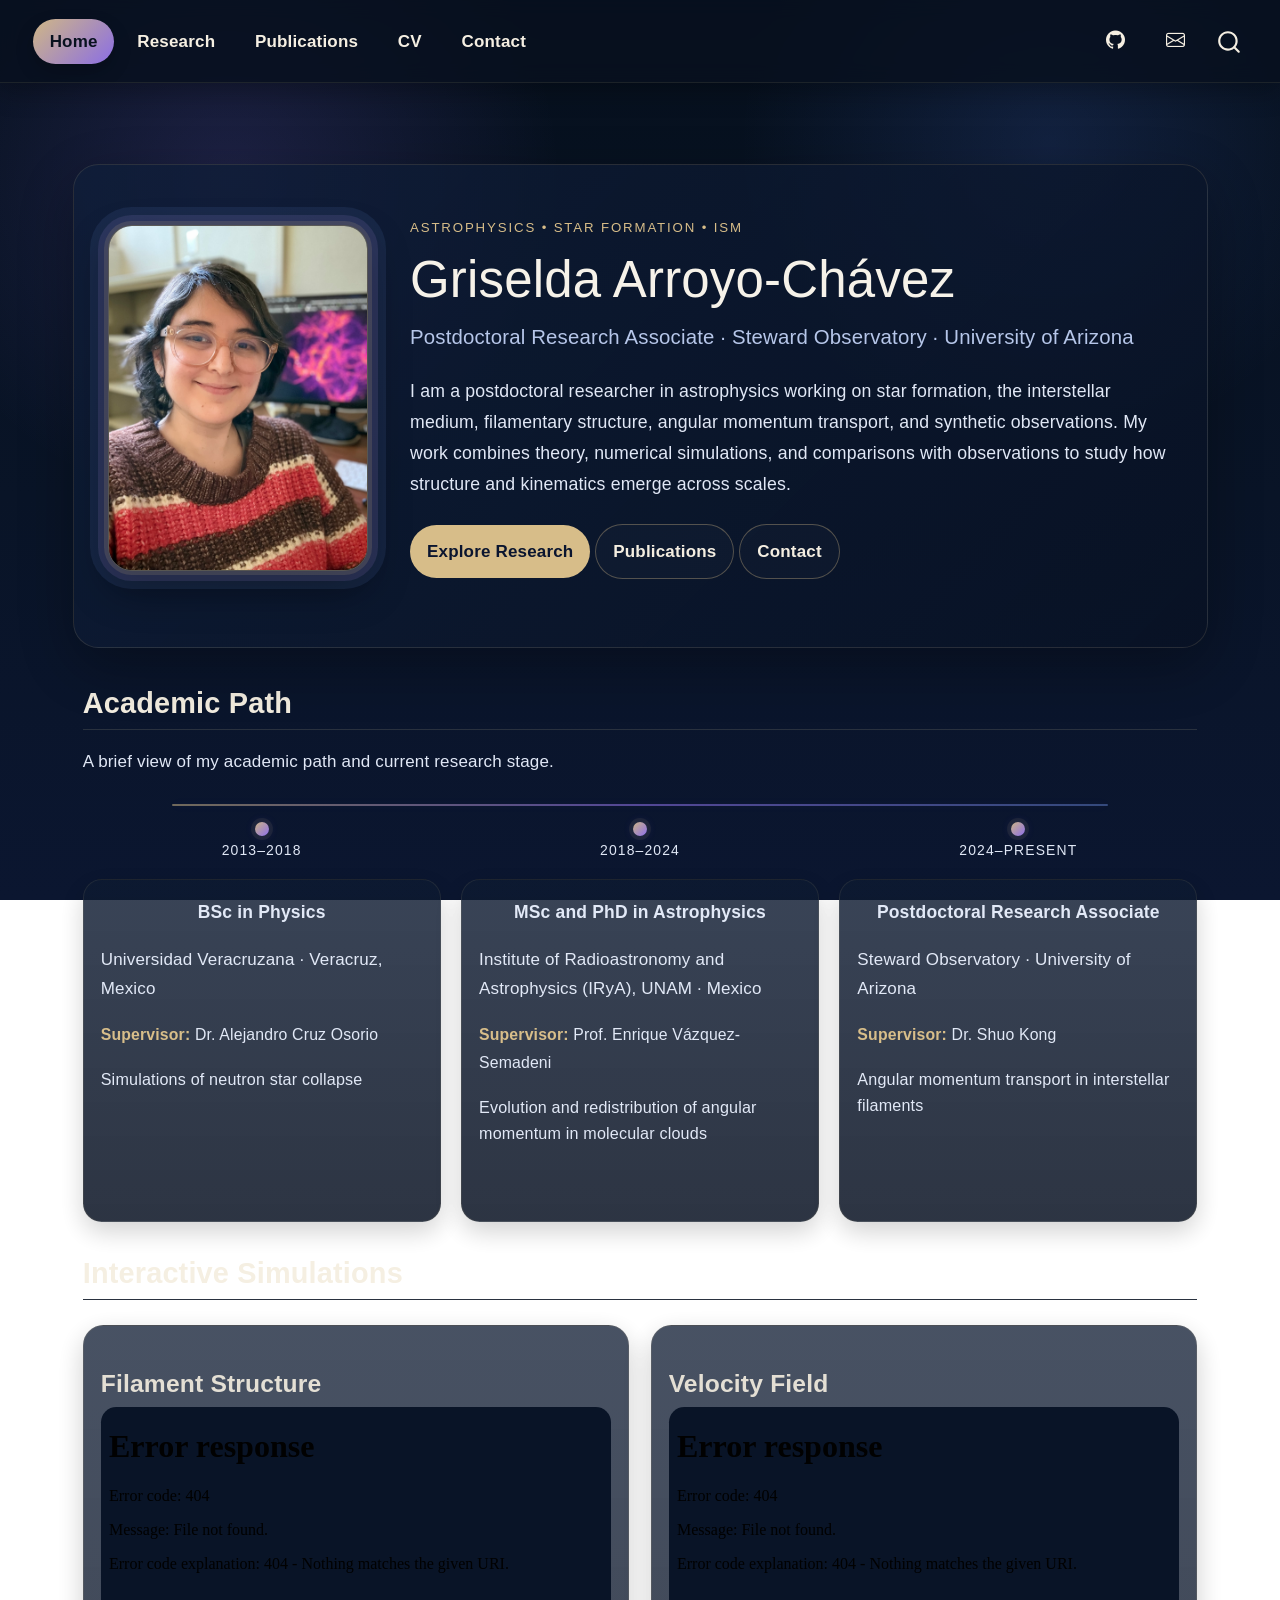
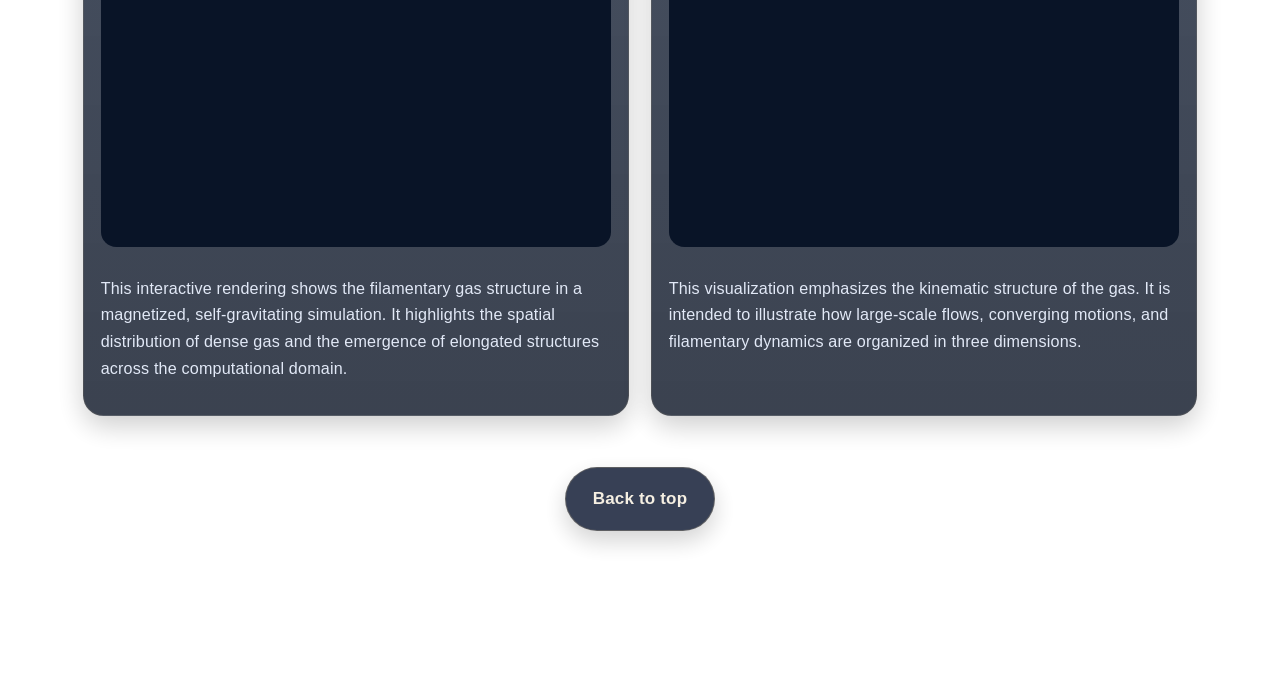
==== docs/index.html @ 502d8f0f "Update personal website" ====
<!DOCTYPE html>
<html xmlns="http://www.w3.org/1999/xhtml" lang="en" xml:lang="en"><head>

<meta charset="utf-8">
<meta name="generator" content="quarto-1.9.36">

<meta name="viewport" content="width=device-width, initial-scale=1.0, user-scalable=yes">


<title>Griselda Arroyo-Chávez</title>
<style>
/* Default styles provided by pandoc.
** See https://pandoc.org/MANUAL.html#variables-for-html for config info.
*/
code{white-space: pre-wrap;}
span.smallcaps{font-variant: small-caps;}
div.columns{display: flex; gap: min(4vw, 1.5em);}
div.column{flex: auto; overflow-x: auto;}
div.hanging-indent{margin-left: 1.5em; text-indent: -1.5em;}
ul.task-list{list-style: none;}
ul.task-list li input[type="checkbox"] {
  width: 0.8em;
  margin: 0 0.8em 0.2em -1em; /* quarto-specific, see https://github.com/quarto-dev/quarto-cli/issues/4556 */ 
  vertical-align: middle;
}
</style>


<script src="site_libs/quarto-nav/quarto-nav.js"></script>
<script src="site_libs/quarto-nav/headroom.min.js"></script>
<script src="site_libs/clipboard/clipboard.min.js"></script>
<script src="site_libs/quarto-search/autocomplete.umd.js"></script>
<script src="site_libs/quarto-search/fuse.min.js"></script>
<script src="site_libs/quarto-search/quarto-search.js"></script>
<meta name="quarto:offset" content="./">
<script src="site_libs/quarto-html/quarto.js" type="module"></script>
<script src="site_libs/quarto-html/tabsets/tabsets.js" type="module"></script>
<script src="site_libs/quarto-html/popper.min.js"></script>
<script src="site_libs/quarto-html/tippy.umd.min.js"></script>
<script src="site_libs/quarto-html/anchor.min.js"></script>
<link href="site_libs/quarto-html/tippy.css" rel="stylesheet">
<link href="site_libs/quarto-html/quarto-syntax-highlighting-dark-f418161beb48e0141c760e455f12af2c.css" rel="stylesheet" id="quarto-text-highlighting-styles">
<script src="site_libs/bootstrap/bootstrap.min.js"></script>
<link href="site_libs/bootstrap/bootstrap-icons.css" rel="stylesheet">
<link href="site_libs/bootstrap/bootstrap-7558721f4569472625db08db7c299f99.min.css" rel="stylesheet" append-hash="true" id="quarto-bootstrap" data-mode="dark">
<script id="quarto-search-options" type="application/json">{
  "location": "navbar",
  "copy-button": false,
  "collapse-after": 3,
  "panel-placement": "end",
  "type": "overlay",
  "limit": 50,
  "keyboard-shortcut": [
    "f",
    "/",
    "s"
  ],
  "show-item-context": false,
  "language": {
    "search-no-results-text": "No results",
    "search-matching-documents-text": "matching documents",
    "search-copy-link-title": "Copy link to search",
    "search-hide-matches-text": "Hide additional matches",
    "search-more-match-text": "more match in this document",
    "search-more-matches-text": "more matches in this document",
    "search-clear-button-title": "Clear",
    "search-text-placeholder": "",
    "search-detached-cancel-button-title": "Cancel",
    "search-submit-button-title": "Submit",
    "search-label": "Search"
  }
}</script>


</head>

<body class="nav-fixed quarto-light">

<div id="quarto-search-results"></div>
  <header id="quarto-header" class="headroom fixed-top">
    <nav class="navbar navbar-expand-lg " data-bs-theme="dark">
      <div class="navbar-container container-fluid">
            <div id="quarto-search" class="" title="Search"></div>
          <button class="navbar-toggler" type="button" data-bs-toggle="collapse" data-bs-target="#navbarCollapse" aria-controls="navbarCollapse" role="menu" aria-expanded="false" aria-label="Toggle navigation" onclick="if (window.quartoToggleHeadroom) { window.quartoToggleHeadroom(); }">
  <span class="navbar-toggler-icon"></span>
</button>
          <div class="collapse navbar-collapse" id="navbarCollapse">
            <ul class="navbar-nav navbar-nav-scroll me-auto">
  <li class="nav-item">
    <a class="nav-link active" href="./index.html" aria-current="page"> 
<span class="menu-text">Home</span></a>
  </li>  
  <li class="nav-item">
    <a class="nav-link" href="./research.html"> 
<span class="menu-text">Research</span></a>
  </li>  
  <li class="nav-item">
    <a class="nav-link" href="./publications.html"> 
<span class="menu-text">Publications</span></a>
  </li>  
  <li class="nav-item">
    <a class="nav-link" href="./cv.html"> 
<span class="menu-text">CV</span></a>
  </li>  
  <li class="nav-item">
    <a class="nav-link" href="./contact.html"> 
<span class="menu-text">Contact</span></a>
  </li>  
</ul>
            <ul class="navbar-nav navbar-nav-scroll ms-auto">
  <li class="nav-item compact">
    <a class="nav-link" href="https://github.com/TU-USUARIO"> <i class="bi bi-github" role="img">
</i> 
<span class="menu-text"></span></a>
  </li>  
  <li class="nav-item compact">
    <a class="nav-link" href="mailto:tu_correo@arizona.edu"> <i class="bi bi-envelope" role="img">
</i> 
<span class="menu-text"></span></a>
  </li>  
</ul>
          </div> <!-- /navcollapse -->
            <div class="quarto-navbar-tools">
</div>
      </div> <!-- /container-fluid -->
    </nav>
</header>
<!-- content -->
<div id="quarto-content" class="quarto-container page-columns page-rows-contents page-layout-full page-navbar">
<!-- sidebar -->
<!-- margin-sidebar -->
    
<!-- main -->
<main class="content column-page" id="quarto-document-content"><header id="title-block-header" class="quarto-title-block"></header>




<div id="top" class="hero-section">
<div class="hero-grid">
<div class="profile-wrap">
<p><img src="images/profile.jpg" class="profile-portrait img-fluid"></p>
</div>
<div>
<div class="hero-kicker">
Astrophysics • Star Formation • ISM
</div>
<div class="hero-name">
Griselda Arroyo-Chávez
</div>
<div class="hero-title">
Postdoctoral Research Associate · Steward Observatory · University of Arizona
</div>
<div class="hero-text">
<p>I am a postdoctoral researcher in astrophysics working on star formation, the interstellar medium, filamentary structure, angular momentum transport, and synthetic observations. My work combines theory, numerical simulations, and comparisons with observations to study how structure and kinematics emerge across scales.</p>
</div>
<div class="hero-links">
<p><a href="./research.html" class="btn-sand">Explore Research</a> <a href="./publications.html" class="btn-outline-desert">Publications</a> <a href="./contact.html" class="btn-outline-desert">Contact</a></p>
</div>
</div>
</div>
</div>
<section id="academic-path" class="level2 timeline-horizontal-section">
<h2 class="anchored" data-anchor-id="academic-path">Academic Path</h2>
<p>A brief view of my academic path and current research stage.</p>
<div class="timeline-horizontal">
<div class="timeline-horizontal-item">
<div class="timeline-horizontal-dot">

</div>
<div class="timeline-horizontal-date">
<p>2013–2018</p>
</div>
<div class="timeline-horizontal-card">
<div class="timeline-horizontal-title">
<p>BSc in Physics</p>
</div>
<div class="timeline-horizontal-place">
<p>Universidad Veracruzana · Veracruz, Mexico</p>
</div>
<div class="timeline-horizontal-supervisor">
<p><strong>Supervisor:</strong> Dr.&nbsp;Alejandro Cruz Osorio</p>
</div>
<div class="timeline-horizontal-text">
<p>Simulations of neutron star collapse</p>
</div>
</div>
</div>
<div class="timeline-horizontal-item">
<div class="timeline-horizontal-dot">

</div>
<div class="timeline-horizontal-date">
<p>2018–2024</p>
</div>
<div class="timeline-horizontal-card">
<div class="timeline-horizontal-title">
<p>MSc and PhD in Astrophysics</p>
</div>
<div class="timeline-horizontal-place">
<p>Institute of Radioastronomy and Astrophysics (IRyA), UNAM · Mexico</p>
</div>
<div class="timeline-horizontal-supervisor">
<p><strong>Supervisor:</strong> Prof.&nbsp;Enrique Vázquez-Semadeni</p>
</div>
<div class="timeline-horizontal-text">
<p>Evolution and redistribution of angular momentum in molecular clouds</p>
</div>
</div>
</div>
<div class="timeline-horizontal-item">
<div class="timeline-horizontal-dot">

</div>
<div class="timeline-horizontal-date">
<p>2024–present</p>
</div>
<div class="timeline-horizontal-card">
<div class="timeline-horizontal-title">
<p>Postdoctoral Research Associate</p>
</div>
<div class="timeline-horizontal-place">
<p>Steward Observatory · University of Arizona</p>
</div>
<div class="timeline-horizontal-supervisor">
<p><strong>Supervisor:</strong> Dr.&nbsp;Shuo Kong</p>
</div>
<div class="timeline-horizontal-text">
<p>Angular momentum transport in interstellar filaments</p>
</div>
</div>
</div>
</div>
</section>
<section id="interactive-simulations" class="level2 simulations-block">
<h2 class="anchored" data-anchor-id="interactive-simulations">Interactive Simulations</h2>
<div class="viz-grid">
<section id="filament-structure" class="level3 viz-card">
<h3 class="anchored" data-anchor-id="filament-structure">Filament Structure</h3>
<iframe src="interactive/box_mhd_grav_cooling_3d_arepo_174_point_cloud.html" title="Interactive K3D visualization of filament structure" loading="lazy" allowfullscreen="">
</iframe>
<div class="viz-caption">
<p>This interactive rendering shows the filamentary gas structure in a magnetized, self-gravitating simulation. It highlights the spatial distribution of dense gas and the emergence of elongated structures across the computational domain.</p>
</div>
</section>
<section id="velocity-field" class="level3 viz-card">
<h3 class="anchored" data-anchor-id="velocity-field">Velocity Field</h3>
<iframe src="interactive/box_mhd_grav_cooling_3d_arepo_174_point_cloud.html" title="Interactive K3D visualization of velocity field" loading="lazy" allowfullscreen="">
</iframe>
<div class="viz-caption">
<p>This visualization emphasizes the kinematic structure of the gas. It is intended to illustrate how large-scale flows, converging motions, and filamentary dynamics are organized in three dimensions.</p>
</div>
</section>
</div>
</section>
<div class="back-to-top-block">
<div class="back-to-top-wrap">
<p><a href="#top" class="back-to-top-btn">Back to top</a></p>
</div>
</div>



</main> <!-- /main -->
<div class="global-side-panel">
  <div class="global-side-panel-card">
    <h3>Research Themes</h3>
    <ul>
      <li>Star formation</li>
      <li>Interstellar medium</li>
      <li>Filaments and accretion flows</li>
      <li>Angular momentum transport</li>
      <li>Synthetic observations</li>
    </ul>
  </div>

  <div class="global-side-panel-card">
    <h3>Current Focus</h3>
    <p>
      I study how filamentary structure, turbulence, gravity, and magnetic fields
      shape angular momentum acquisition and redistribution in star-forming environments.
    </p>
  </div>

  <div class="global-side-panel-card">
    <h3>Links</h3>
    <ul>
      <li><a href="https://ui.adsabs.harvard.edu/" target="_blank" rel="noopener">ADS</a></li>
      <li><a href="https://arxiv.org/" target="_blank" rel="noopener">arXiv</a></li>
      <li><a href="https://orcid.org/" target="_blank" rel="noopener">ORCID</a></li>
      <li><a href="https://github.com/" target="_blank" rel="noopener">GitHub</a></li>
    </ul>
  </div>
</div>
<script id="quarto-html-after-body" type="application/javascript">
  window.document.addEventListener("DOMContentLoaded", function (event) {
    const icon = "";
    const anchorJS = new window.AnchorJS();
    anchorJS.options = {
      placement: 'right',
      icon: icon
    };
    anchorJS.add('.anchored');
    const isCodeAnnotation = (el) => {
      for (const clz of el.classList) {
        if (clz.startsWith('code-annotation-')) {                     
          return true;
        }
      }
      return false;
    }
    const onCopySuccess = function(e) {
      // button target
      const button = e.trigger;
      // don't keep focus
      button.blur();
      // flash "checked"
      button.classList.add('code-copy-button-checked');
      var currentTitle = button.getAttribute("title");
      button.setAttribute("title", "Copied!");
      let tooltip;
      if (window.bootstrap) {
        button.setAttribute("data-bs-toggle", "tooltip");
        button.setAttribute("data-bs-placement", "left");
        button.setAttribute("data-bs-title", "Copied!");
        tooltip = new bootstrap.Tooltip(button, 
          { trigger: "manual", 
            customClass: "code-copy-button-tooltip",
            offset: [0, -8]});
        tooltip.show();    
      }
      setTimeout(function() {
        if (tooltip) {
          tooltip.hide();
          button.removeAttribute("data-bs-title");
          button.removeAttribute("data-bs-toggle");
          button.removeAttribute("data-bs-placement");
        }
        button.setAttribute("title", currentTitle);
        button.classList.remove('code-copy-button-checked');
      }, 1000);
      // clear code selection
      e.clearSelection();
    }
    const getTextToCopy = function(trigger) {
      const outerScaffold = trigger.parentElement.cloneNode(true);
      const codeEl = outerScaffold.querySelector('code');
      for (const childEl of codeEl.children) {
        if (isCodeAnnotation(childEl)) {
          childEl.remove();
        }
      }
      return codeEl.innerText;
    }
    const clipboard = new window.ClipboardJS('.code-copy-button:not([data-in-quarto-modal])', {
      text: getTextToCopy
    });
    clipboard.on('success', onCopySuccess);
    if (window.document.getElementById('quarto-embedded-source-code-modal')) {
      const clipboardModal = new window.ClipboardJS('.code-copy-button[data-in-quarto-modal]', {
        text: getTextToCopy,
        container: window.document.getElementById('quarto-embedded-source-code-modal')
      });
      clipboardModal.on('success', onCopySuccess);
    }
      var localhostRegex = new RegExp(/^(?:http|https):\/\/localhost\:?[0-9]*\//);
      var mailtoRegex = new RegExp(/^mailto:/);
        var filterRegex = new RegExp('/' + window.location.host + '/');
      var isInternal = (href) => {
          return filterRegex.test(href) || localhostRegex.test(href) || mailtoRegex.test(href);
      }
      // Inspect non-navigation links and adorn them if external
     var links = window.document.querySelectorAll('a[href]:not(.nav-link):not(.navbar-brand):not(.toc-action):not(.sidebar-link):not(.sidebar-item-toggle):not(.pagination-link):not(.no-external):not([aria-hidden]):not(.dropdown-item):not(.quarto-navigation-tool):not(.about-link)');
      for (var i=0; i<links.length; i++) {
        const link = links[i];
        if (!isInternal(link.href)) {
          // undo the damage that might have been done by quarto-nav.js in the case of
          // links that we want to consider external
          if (link.dataset.originalHref !== undefined) {
            link.href = link.dataset.originalHref;
          }
        }
      }
    function tippyHover(el, contentFn, onTriggerFn, onUntriggerFn) {
      const config = {
        allowHTML: true,
        maxWidth: 500,
        delay: 100,
        arrow: false,
        appendTo: function(el) {
            return el.parentElement;
        },
        interactive: true,
        interactiveBorder: 10,
        theme: 'quarto',
        placement: 'bottom-start',
      };
      if (contentFn) {
        config.content = contentFn;
      }
      if (onTriggerFn) {
        config.onTrigger = onTriggerFn;
      }
      if (onUntriggerFn) {
        config.onUntrigger = onUntriggerFn;
      }
      window.tippy(el, config); 
    }
    const noterefs = window.document.querySelectorAll('a[role="doc-noteref"]');
    for (var i=0; i<noterefs.length; i++) {
      const ref = noterefs[i];
      tippyHover(ref, function() {
        // use id or data attribute instead here
        let href = ref.getAttribute('data-footnote-href') || ref.getAttribute('href');
        try { href = new URL(href).hash; } catch {}
        const id = href.replace(/^#\/?/, "");
        const note = window.document.getElementById(id);
        if (note) {
          return note.innerHTML;
        } else {
          return "";
        }
      });
    }
    const xrefs = window.document.querySelectorAll('a.quarto-xref');
    const processXRef = (id, note) => {
      // Strip column container classes
      const stripColumnClz = (el) => {
        el.classList.remove("page-full", "page-columns");
        if (el.children) {
          for (const child of el.children) {
            stripColumnClz(child);
          }
        }
      }
      stripColumnClz(note)
      if (id === null || id.startsWith('sec-')) {
        // Special case sections, only their first couple elements
        const container = document.createElement("div");
        if (note.children && note.children.length > 2) {
          container.appendChild(note.children[0].cloneNode(true));
          for (let i = 1; i < note.children.length; i++) {
            const child = note.children[i];
            if (child.tagName === "P" && child.innerText === "") {
              continue;
            } else {
              container.appendChild(child.cloneNode(true));
              break;
            }
          }
          if (window.Quarto?.typesetMath) {
            window.Quarto.typesetMath(container);
          }
          return container.innerHTML
        } else {
          if (window.Quarto?.typesetMath) {
            window.Quarto.typesetMath(note);
          }
          return note.innerHTML;
        }
      } else {
        // Remove any anchor links if they are present
        const anchorLink = note.querySelector('a.anchorjs-link');
        if (anchorLink) {
          anchorLink.remove();
        }
        if (window.Quarto?.typesetMath) {
          window.Quarto.typesetMath(note);
        }
        if (note.classList.contains("callout")) {
          return note.outerHTML;
        } else {
          return note.innerHTML;
        }
      }
    }
    for (var i=0; i<xrefs.length; i++) {
      const xref = xrefs[i];
      tippyHover(xref, undefined, function(instance) {
        instance.disable();
        let url = xref.getAttribute('href');
        let hash = undefined; 
        if (url.startsWith('#')) {
          hash = url;
        } else {
          try { hash = new URL(url).hash; } catch {}
        }
        if (hash) {
          const id = hash.replace(/^#\/?/, "");
          const note = window.document.getElementById(id);
          if (note !== null) {
            try {
              const html = processXRef(id, note.cloneNode(true));
              instance.setContent(html);
            } finally {
              instance.enable();
              instance.show();
            }
          } else {
            // See if we can fetch this
            fetch(url.split('#')[0])
            .then(res => res.text())
            .then(html => {
              const parser = new DOMParser();
              const htmlDoc = parser.parseFromString(html, "text/html");
              const note = htmlDoc.getElementById(id);
              if (note !== null) {
                const html = processXRef(id, note);
                instance.setContent(html);
              } 
            }).finally(() => {
              instance.enable();
              instance.show();
            });
          }
        } else {
          // See if we can fetch a full url (with no hash to target)
          // This is a special case and we should probably do some content thinning / targeting
          fetch(url)
          .then(res => res.text())
          .then(html => {
            const parser = new DOMParser();
            const htmlDoc = parser.parseFromString(html, "text/html");
            const note = htmlDoc.querySelector('main.content');
            if (note !== null) {
              // This should only happen for chapter cross references
              // (since there is no id in the URL)
              // remove the first header
              if (note.children.length > 0 && note.children[0].tagName === "HEADER") {
                note.children[0].remove();
              }
              const html = processXRef(null, note);
              instance.setContent(html);
            } 
          }).finally(() => {
            instance.enable();
            instance.show();
          });
        }
      }, function(instance) {
      });
    }
        let selectedAnnoteEl;
        const selectorForAnnotation = ( cell, annotation) => {
          let cellAttr = 'data-code-cell="' + cell + '"';
          let lineAttr = 'data-code-annotation="' +  annotation + '"';
          const selector = 'span[' + cellAttr + '][' + lineAttr + ']';
          return selector;
        }
        const selectCodeLines = (annoteEl) => {
          const doc = window.document;
          const targetCell = annoteEl.getAttribute("data-target-cell");
          const targetAnnotation = annoteEl.getAttribute("data-target-annotation");
          const annoteSpan = window.document.querySelector(selectorForAnnotation(targetCell, targetAnnotation));
          const lines = annoteSpan.getAttribute("data-code-lines").split(",");
          const lineIds = lines.map((line) => {
            return targetCell + "-" + line;
          })
          let top = null;
          let height = null;
          let parent = null;
          if (lineIds.length > 0) {
              //compute the position of the single el (top and bottom and make a div)
              const el = window.document.getElementById(lineIds[0]);
              top = el.offsetTop;
              height = el.offsetHeight;
              parent = el.parentElement.parentElement;
            if (lineIds.length > 1) {
              const lastEl = window.document.getElementById(lineIds[lineIds.length - 1]);
              const bottom = lastEl.offsetTop + lastEl.offsetHeight;
              height = bottom - top;
            }
            if (top !== null && height !== null && parent !== null) {
              // cook up a div (if necessary) and position it 
              let div = window.document.getElementById("code-annotation-line-highlight");
              if (div === null) {
                div = window.document.createElement("div");
                div.setAttribute("id", "code-annotation-line-highlight");
                div.style.position = 'absolute';
                parent.appendChild(div);
              }
              div.style.top = top - 2 + "px";
              div.style.height = height + 4 + "px";
              div.style.left = 0;
              let gutterDiv = window.document.getElementById("code-annotation-line-highlight-gutter");
              if (gutterDiv === null) {
                gutterDiv = window.document.createElement("div");
                gutterDiv.setAttribute("id", "code-annotation-line-highlight-gutter");
                gutterDiv.style.position = 'absolute';
                const codeCell = window.document.getElementById(targetCell);
                const gutter = codeCell.querySelector('.code-annotation-gutter');
                gutter.appendChild(gutterDiv);
              }
              gutterDiv.style.top = top - 2 + "px";
              gutterDiv.style.height = height + 4 + "px";
            }
            selectedAnnoteEl = annoteEl;
          }
        };
        const unselectCodeLines = () => {
          const elementsIds = ["code-annotation-line-highlight", "code-annotation-line-highlight-gutter"];
          elementsIds.forEach((elId) => {
            const div = window.document.getElementById(elId);
            if (div) {
              div.remove();
            }
          });
          selectedAnnoteEl = undefined;
        };
          // Handle positioning of the toggle
      window.addEventListener(
        "resize",
        throttle(() => {
          elRect = undefined;
          if (selectedAnnoteEl) {
            selectCodeLines(selectedAnnoteEl);
          }
        }, 10)
      );
      function throttle(fn, ms) {
      let throttle = false;
      let timer;
        return (...args) => {
          if(!throttle) { // first call gets through
              fn.apply(this, args);
              throttle = true;
          } else { // all the others get throttled
              if(timer) clearTimeout(timer); // cancel #2
              timer = setTimeout(() => {
                fn.apply(this, args);
                timer = throttle = false;
              }, ms);
          }
        };
      }
        // Attach click handler to the DT
        const annoteDls = window.document.querySelectorAll('dt[data-target-cell]');
        for (const annoteDlNode of annoteDls) {
          annoteDlNode.addEventListener('click', (event) => {
            const clickedEl = event.target;
            if (clickedEl !== selectedAnnoteEl) {
              unselectCodeLines();
              const activeEl = window.document.querySelector('dt[data-target-cell].code-annotation-active');
              if (activeEl) {
                activeEl.classList.remove('code-annotation-active');
              }
              selectCodeLines(clickedEl);
              clickedEl.classList.add('code-annotation-active');
            } else {
              // Unselect the line
              unselectCodeLines();
              clickedEl.classList.remove('code-annotation-active');
            }
          });
        }
    const findCites = (el) => {
      const parentEl = el.parentElement;
      if (parentEl) {
        const cites = parentEl.dataset.cites;
        if (cites) {
          return {
            el,
            cites: cites.split(' ')
          };
        } else {
          return findCites(el.parentElement)
        }
      } else {
        return undefined;
      }
    };
    var bibliorefs = window.document.querySelectorAll('a[role="doc-biblioref"]');
    for (var i=0; i<bibliorefs.length; i++) {
      const ref = bibliorefs[i];
      const citeInfo = findCites(ref);
      if (citeInfo) {
        tippyHover(citeInfo.el, function() {
          var popup = window.document.createElement('div');
          citeInfo.cites.forEach(function(cite) {
            var citeDiv = window.document.createElement('div');
            citeDiv.classList.add('hanging-indent');
            citeDiv.classList.add('csl-entry');
            var biblioDiv = window.document.getElementById('ref-' + cite);
            if (biblioDiv) {
              citeDiv.innerHTML = biblioDiv.innerHTML;
            }
            popup.appendChild(citeDiv);
          });
          return popup.innerHTML;
        });
      }
    }
  });
  </script>
</div> <!-- /content -->




</body></html>
---- docs/site_libs/quarto-html/tippy.css ----
.tippy-box[data-animation=fade][data-state=hidden]{opacity:0}[data-tippy-root]{max-width:calc(100vw - 10px)}.tippy-box{position:relative;background-color:#333;color:#fff;border-radius:4px;font-size:14px;line-height:1.4;white-space:normal;outline:0;transition-property:transform,visibility,opacity}.tippy-box[data-placement^=top]>.tippy-arrow{bottom:0}.tippy-box[data-placement^=top]>.tippy-arrow:before{bottom:-7px;left:0;border-width:8px 8px 0;border-top-color:initial;transform-origin:center top}.tippy-box[data-placement^=bottom]>.tippy-arrow{top:0}.tippy-box[data-placement^=bottom]>.tippy-arrow:before{top:-7px;left:0;border-width:0 8px 8px;border-bottom-color:initial;transform-origin:center bottom}.tippy-box[data-placement^=left]>.tippy-arrow{right:0}.tippy-box[data-placement^=left]>.tippy-arrow:before{border-width:8px 0 8px 8px;border-left-color:initial;right:-7px;transform-origin:center left}.tippy-box[data-placement^=right]>.tippy-arrow{left:0}.tippy-box[data-placement^=right]>.tippy-arrow:before{left:-7px;border-width:8px 8px 8px 0;border-right-color:initial;transform-origin:center right}.tippy-box[data-inertia][data-state=visible]{transition-timing-function:cubic-bezier(.54,1.5,.38,1.11)}.tippy-arrow{width:16px;height:16px;color:#333}.tippy-arrow:before{content:"";position:absolute;border-color:transparent;border-style:solid}.tippy-content{position:relative;padding:5px 9px;z-index:1}
---- docs/site_libs/quarto-html/quarto-syntax-highlighting-dark-f418161beb48e0141c760e455f12af2c.css ----
/* quarto syntax highlight colors */
:root {
  --quarto-hl-al-color: #f07178;
  --quarto-hl-an-color: #d4d0ab;
  --quarto-hl-at-color: #00e0e0;
  --quarto-hl-bn-color: #d4d0ab;
  --quarto-hl-bu-color: #abe338;
  --quarto-hl-ch-color: #abe338;
  --quarto-hl-co-color: #f8f8f2;
  --quarto-hl-cv-color: #ffd700;
  --quarto-hl-cn-color: #ffd700;
  --quarto-hl-cf-color: #ffa07a;
  --quarto-hl-dt-color: #ffa07a;
  --quarto-hl-dv-color: #d4d0ab;
  --quarto-hl-do-color: #f8f8f2;
  --quarto-hl-er-color: #f07178;
  --quarto-hl-ex-color: #00e0e0;
  --quarto-hl-fl-color: #d4d0ab;
  --quarto-hl-fu-color: #ffa07a;
  --quarto-hl-im-color: #abe338;
  --quarto-hl-in-color: #d4d0ab;
  --quarto-hl-kw-color: #ffa07a;
  --quarto-hl-op-color: #ffa07a;
  --quarto-hl-ot-color: #00e0e0;
  --quarto-hl-pp-color: #dcc6e0;
  --quarto-hl-re-color: #00e0e0;
  --quarto-hl-sc-color: #abe338;
  --quarto-hl-ss-color: #abe338;
  --quarto-hl-st-color: #abe338;
  --quarto-hl-va-color: #00e0e0;
  --quarto-hl-vs-color: #abe338;
  --quarto-hl-wa-color: #dcc6e0;
}

/* other quarto variables */
:root {
  --quarto-font-monospace: SFMono-Regular, Menlo, Monaco, Consolas, "Liberation Mono", "Courier New", monospace;
}

/* syntax highlight based on Pandoc's rules */
pre > code.sourceCode > span {
  color: #f8f8f2;
}

code.sourceCode > span {
  color: #f8f8f2;
}

div.sourceCode,
div.sourceCode pre.sourceCode {
  color: #f8f8f2;
}

/* Normal */
code span {
  color: #f8f8f2;
}

/* Alert */
code span.al {
  color: #f07178;
}

/* Annotation */
code span.an {
  color: #d4d0ab;
}

/* Attribute */
code span.at {
  color: #00e0e0;
}

/* BaseN */
code span.bn {
  color: #d4d0ab;
}

/* BuiltIn */
code span.bu {
  color: #abe338;
}

/* ControlFlow */
code span.cf {
  font-weight: bold;
  color: #ffa07a;
}

/* Char */
code span.ch {
  color: #abe338;
}

/* Constant */
code span.cn {
  color: #ffd700;
}

/* Comment */
code span.co {
  font-style: italic;
  color: #f8f8f2;
}

/* CommentVar */
code span.cv {
  color: #ffd700;
}

/* Documentation */
code span.do {
  color: #f8f8f2;
}

/* DataType */
code span.dt {
  color: #ffa07a;
}

/* DecVal */
code span.dv {
  color: #d4d0ab;
}

/* Error */
code span.er {
  color: #f07178;
  text-decoration: underline;
}

/* Extension */
code span.ex {
  font-weight: bold;
  color: #00e0e0;
}

/* Float */
code span.fl {
  color: #d4d0ab;
}

/* Function */
code span.fu {
  color: #ffa07a;
}

/* Import */
code span.im {
  color: #abe338;
}

/* Information */
code span.in {
  color: #d4d0ab;
}

/* Keyword */
code span.kw {
  font-weight: bold;
  color: #ffa07a;
}

/* Operator */
code span.op {
  color: #ffa07a;
}

/* Other */
code span.ot {
  color: #00e0e0;
}

/* Preprocessor */
code span.pp {
  color: #dcc6e0;
}

/* RegionMarker */
code span.re {
  background-color: #f8f8f2;
  color: #00e0e0;
}

/* SpecialChar */
code span.sc {
  color: #abe338;
}

/* SpecialString */
code span.ss {
  color: #abe338;
}

/* String */
code span.st {
  color: #abe338;
}

/* Variable */
code span.va {
  color: #00e0e0;
}

/* VerbatimString */
code span.vs {
  color: #abe338;
}

/* Warning */
code span.wa {
  color: #dcc6e0;
}

.prevent-inlining {
  content: "</";
}

/*# sourceMappingURL=378c2a0cc31455d06730fbe37c8f3789.css.map */
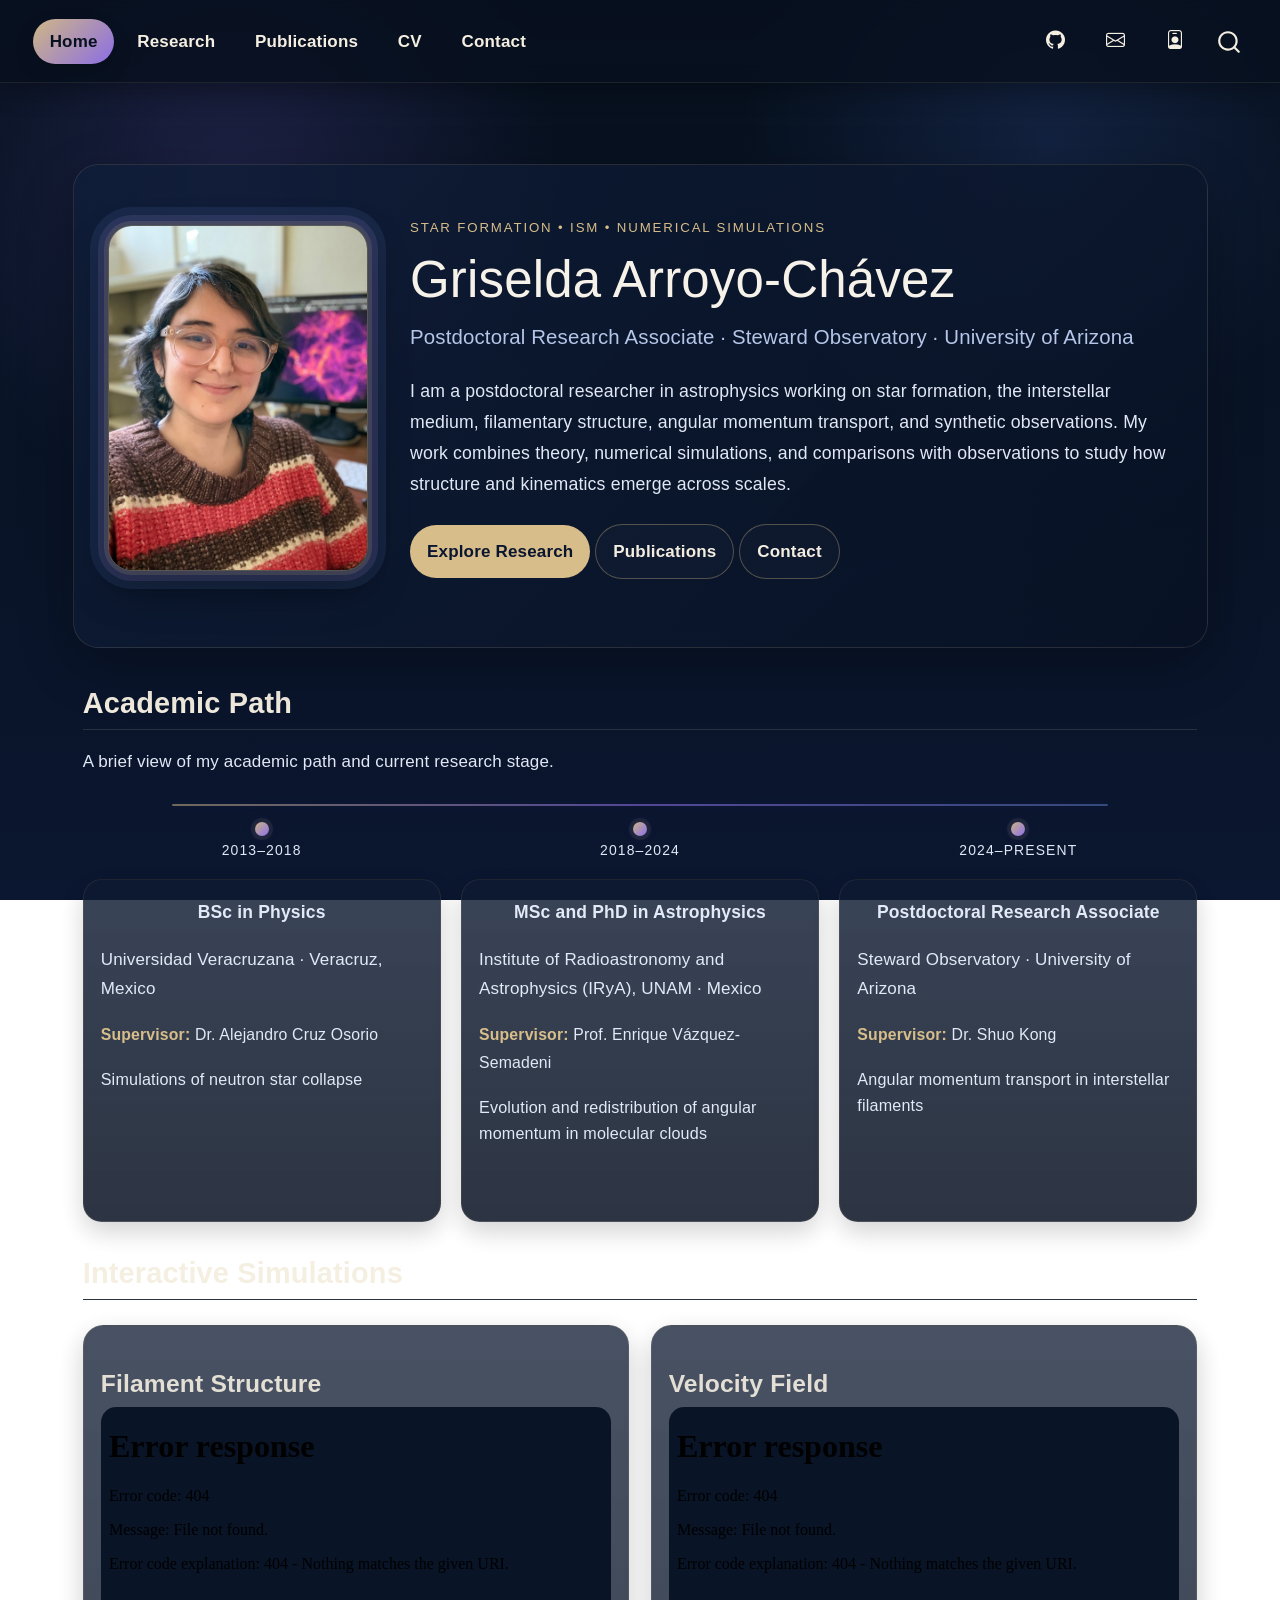
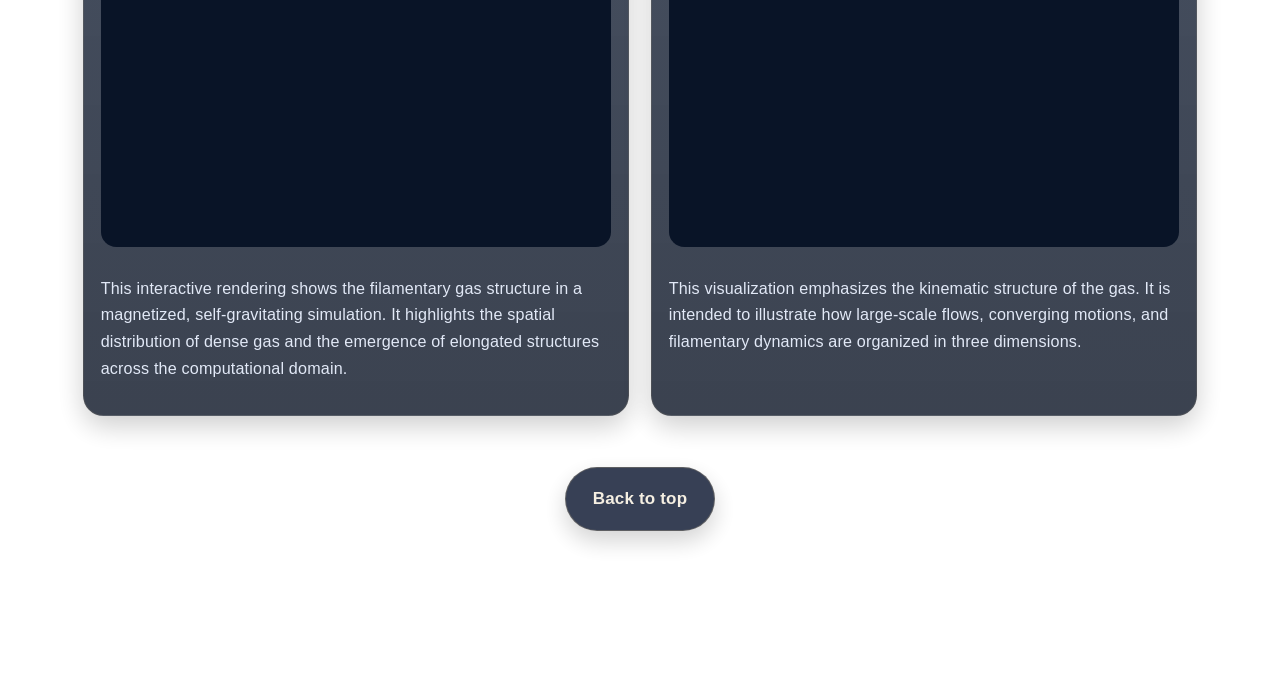
==== commit bbd46d36: "Update personal website" ====
--- a/docs/index.html
+++ b/docs/index.html
@@ -109,12 +109,17 @@
 </ul>
             <ul class="navbar-nav navbar-nav-scroll ms-auto">
   <li class="nav-item compact">
-    <a class="nav-link" href="https://github.com/TU-USUARIO"> <i class="bi bi-github" role="img">
+    <a class="nav-link" href="https://github.com/g-arroyo-chavez"> <i class="bi bi-github" role="img">
 </i> 
 <span class="menu-text"></span></a>
   </li>  
   <li class="nav-item compact">
-    <a class="nav-link" href="mailto:tu_correo@arizona.edu"> <i class="bi bi-envelope" role="img">
+    <a class="nav-link" href="mailto:arroyochavezg@arizona.edu"> <i class="bi bi-envelope" role="img">
+</i> 
+<span class="menu-text"></span></a>
+  </li>  
+  <li class="nav-item compact">
+    <a class="nav-link" href="https://orcid.org/0000-0002-7082-0587"> <i class="bi bi-person-badge" role="img">
 </i> 
 <span class="menu-text"></span></a>
   </li>  
@@ -143,7 +148,7 @@
 </div>
 <div>
 <div class="hero-kicker">
-Astrophysics • Star Formation • ISM
+Star Formation • ISM • Numerical simulations
 </div>
 <div class="hero-name">
 Griselda Arroyo-Chávez
@@ -285,10 +290,11 @@
   <div class="global-side-panel-card">
     <h3>Links</h3>
     <ul>
-      <li><a href="https://ui.adsabs.harvard.edu/" target="_blank" rel="noopener">ADS</a></li>
-      <li><a href="https://arxiv.org/" target="_blank" rel="noopener">arXiv</a></li>
-      <li><a href="https://orcid.org/" target="_blank" rel="noopener">ORCID</a></li>
-      <li><a href="https://github.com/" target="_blank" rel="noopener">GitHub</a></li>
+      <li><a href="https://ui.adsabs.harvard.edu/search/q=Arroyo-Chávez%2CG&amp;sort=date%20desc%2C%20bibcode%20desc&amp;p_=0" target="_blank" rel="noopener">ADS</a></li>
+      <li><a href="https://arxiv.org/search/astro-ph?searchtype=author&amp;query=Arroyo-Chavez,+G" target="_blank" rel="noopener">arXiv</a></li>
+      <li><a href="https://orcid.org/0000-0002-7082-0587" target="_blank" rel="noopener">ORCID</a></li>
+      <li><a href="https://github.com/g-arroyo-chavez" target="_blank" rel="noopener">GitHub</a></li>
+      <li><a href="https://www.linkedin.com/in/griselda-arroyo-chavez/" target="_blank" rel="noopener">Linkedin</a></li>
     </ul>
   </div>
 </div>
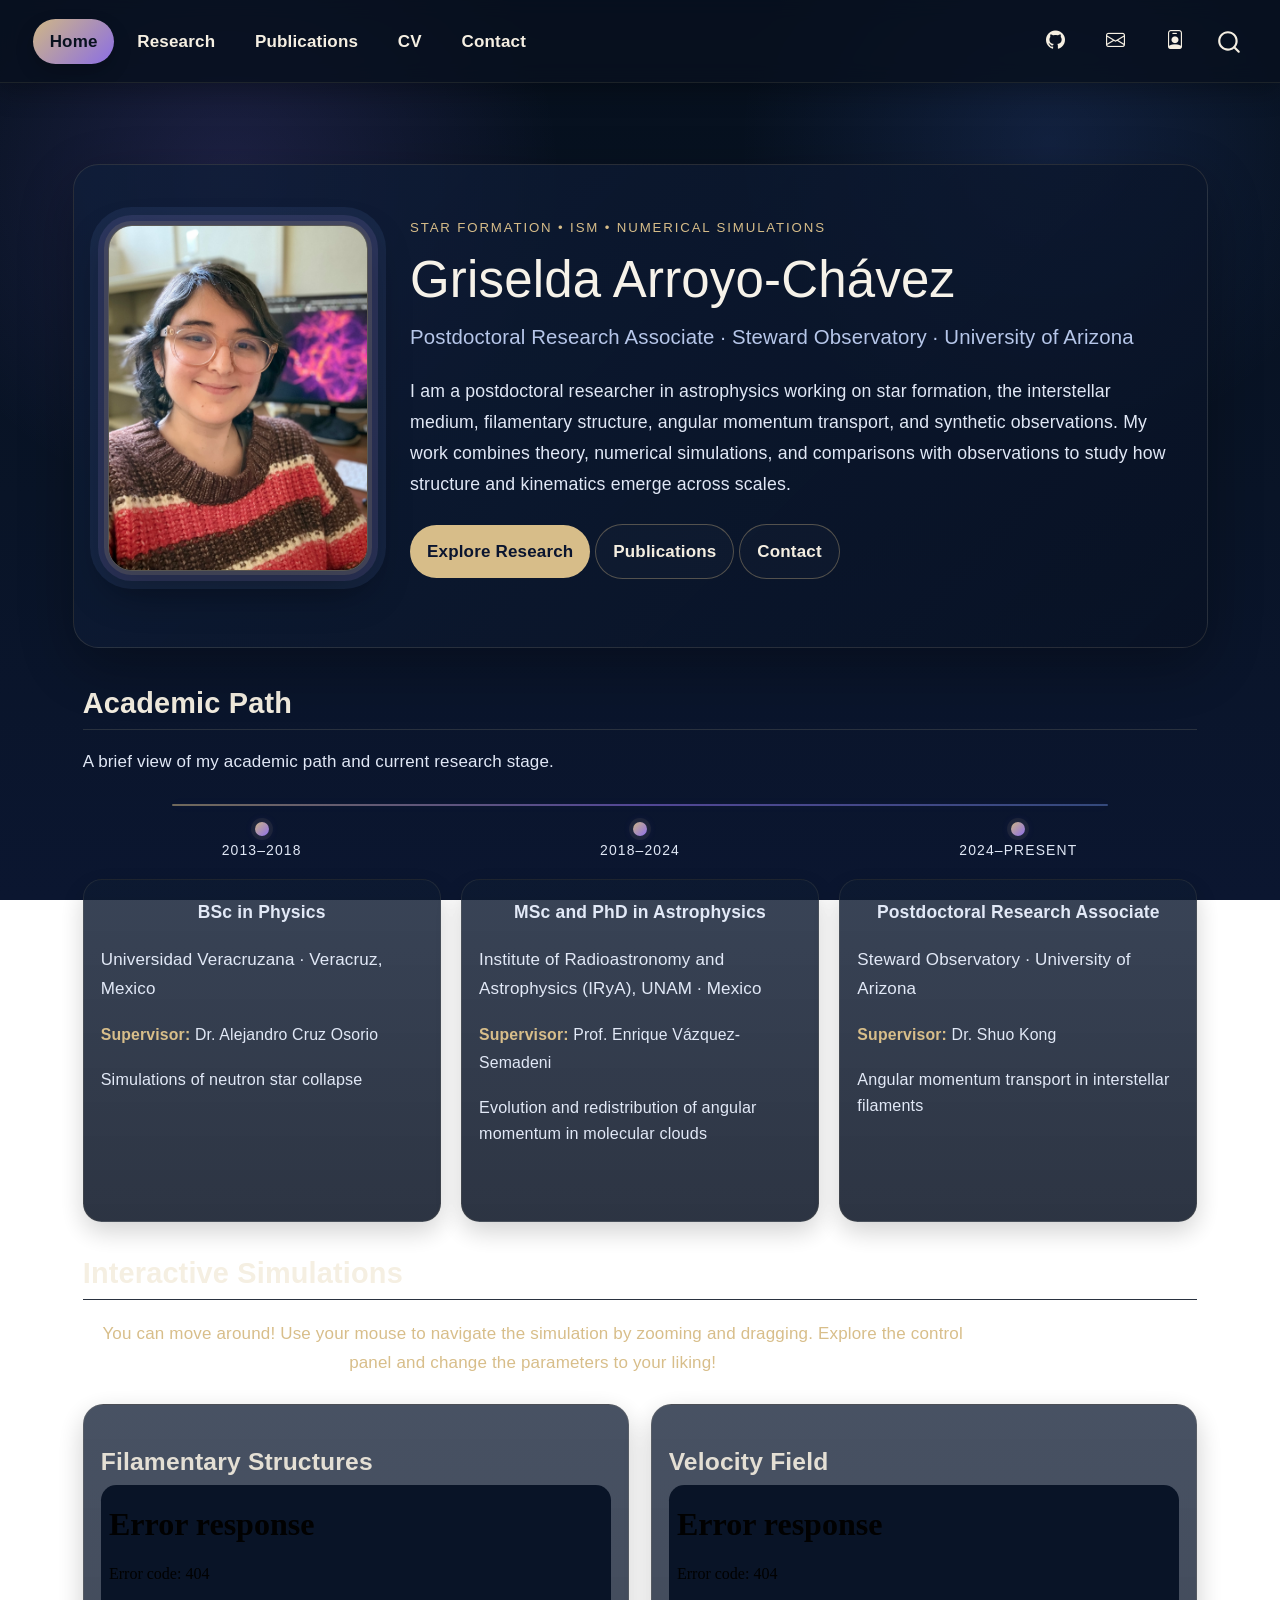
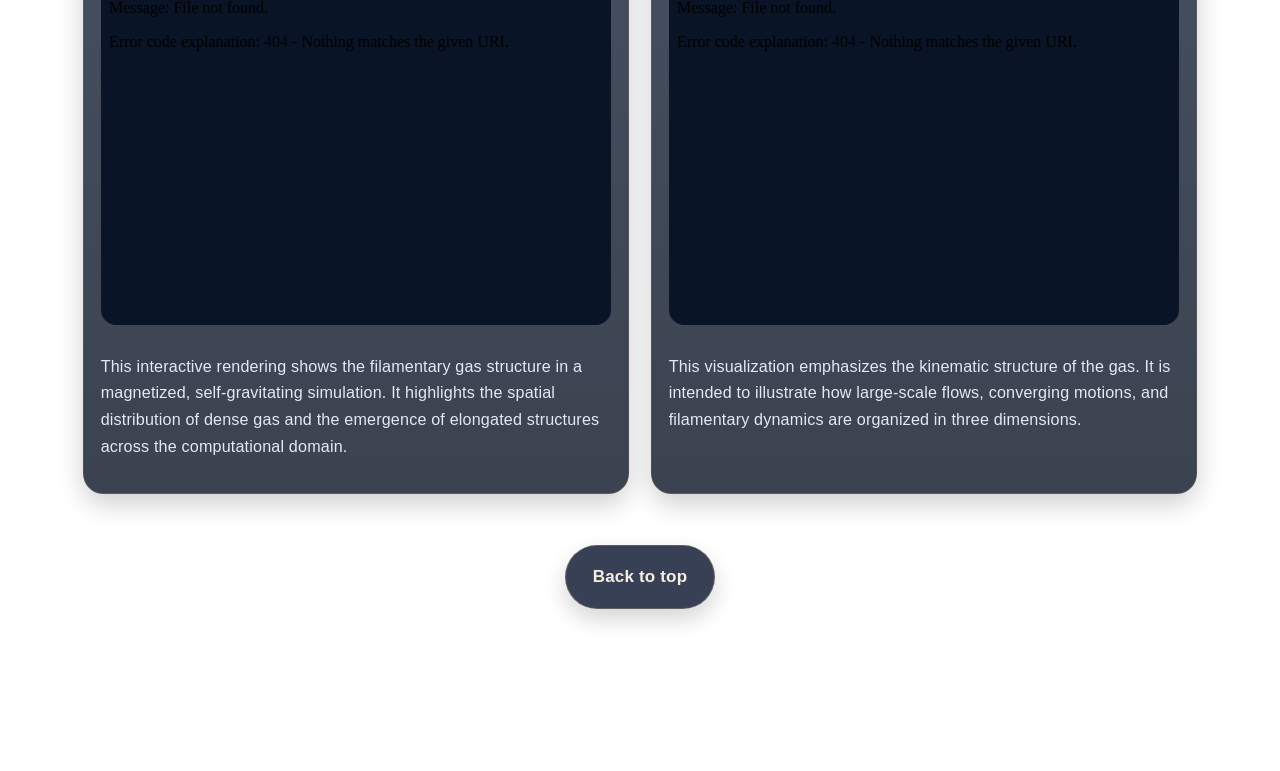
==== commit 88346e47: "Update personal website" ====
--- a/docs/index.html
+++ b/docs/index.html
@@ -42,7 +42,7 @@
 <link href="site_libs/quarto-html/quarto-syntax-highlighting-dark-f418161beb48e0141c760e455f12af2c.css" rel="stylesheet" id="quarto-text-highlighting-styles">
 <script src="site_libs/bootstrap/bootstrap.min.js"></script>
 <link href="site_libs/bootstrap/bootstrap-icons.css" rel="stylesheet">
-<link href="site_libs/bootstrap/bootstrap-7558721f4569472625db08db7c299f99.min.css" rel="stylesheet" append-hash="true" id="quarto-bootstrap" data-mode="dark">
+<link href="site_libs/bootstrap/bootstrap-2d75577b208804cedfa8b8917fdbecb6.min.css" rel="stylesheet" append-hash="true" id="quarto-bootstrap" data-mode="dark">
 <script id="quarto-search-options" type="application/json">{
   "location": "navbar",
   "copy-button": false,
@@ -239,9 +239,12 @@
 </section>
 <section id="interactive-simulations" class="level2 simulations-block">
 <h2 class="anchored" data-anchor-id="interactive-simulations">Interactive Simulations</h2>
+<div style="text-align:center; color:#d8be8a; max-width:900px; margin:0 0 1rem 0; line-height:1.7;">
+You can move around! Use your mouse to navigate the simulation by zooming and dragging. Explore the control panel and change the parameters to your liking!
+</div>
 <div class="viz-grid">
-<section id="filament-structure" class="level3 viz-card">
-<h3 class="anchored" data-anchor-id="filament-structure">Filament Structure</h3>
+<section id="filamentary-structures" class="level3 viz-card">
+<h3 class="anchored" data-anchor-id="filamentary-structures">Filamentary Structures</h3>
 <iframe src="interactive/box_mhd_grav_cooling_3d_arepo_174_point_cloud.html" title="Interactive K3D visualization of filament structure" loading="lazy" allowfullscreen="">
 </iframe>
 <div class="viz-caption">
@@ -298,6 +301,7 @@
     </ul>
   </div>
 </div>
+<script src="research.js"></script>
 <script id="quarto-html-after-body" type="application/javascript">
   window.document.addEventListener("DOMContentLoaded", function (event) {
     const icon = "";
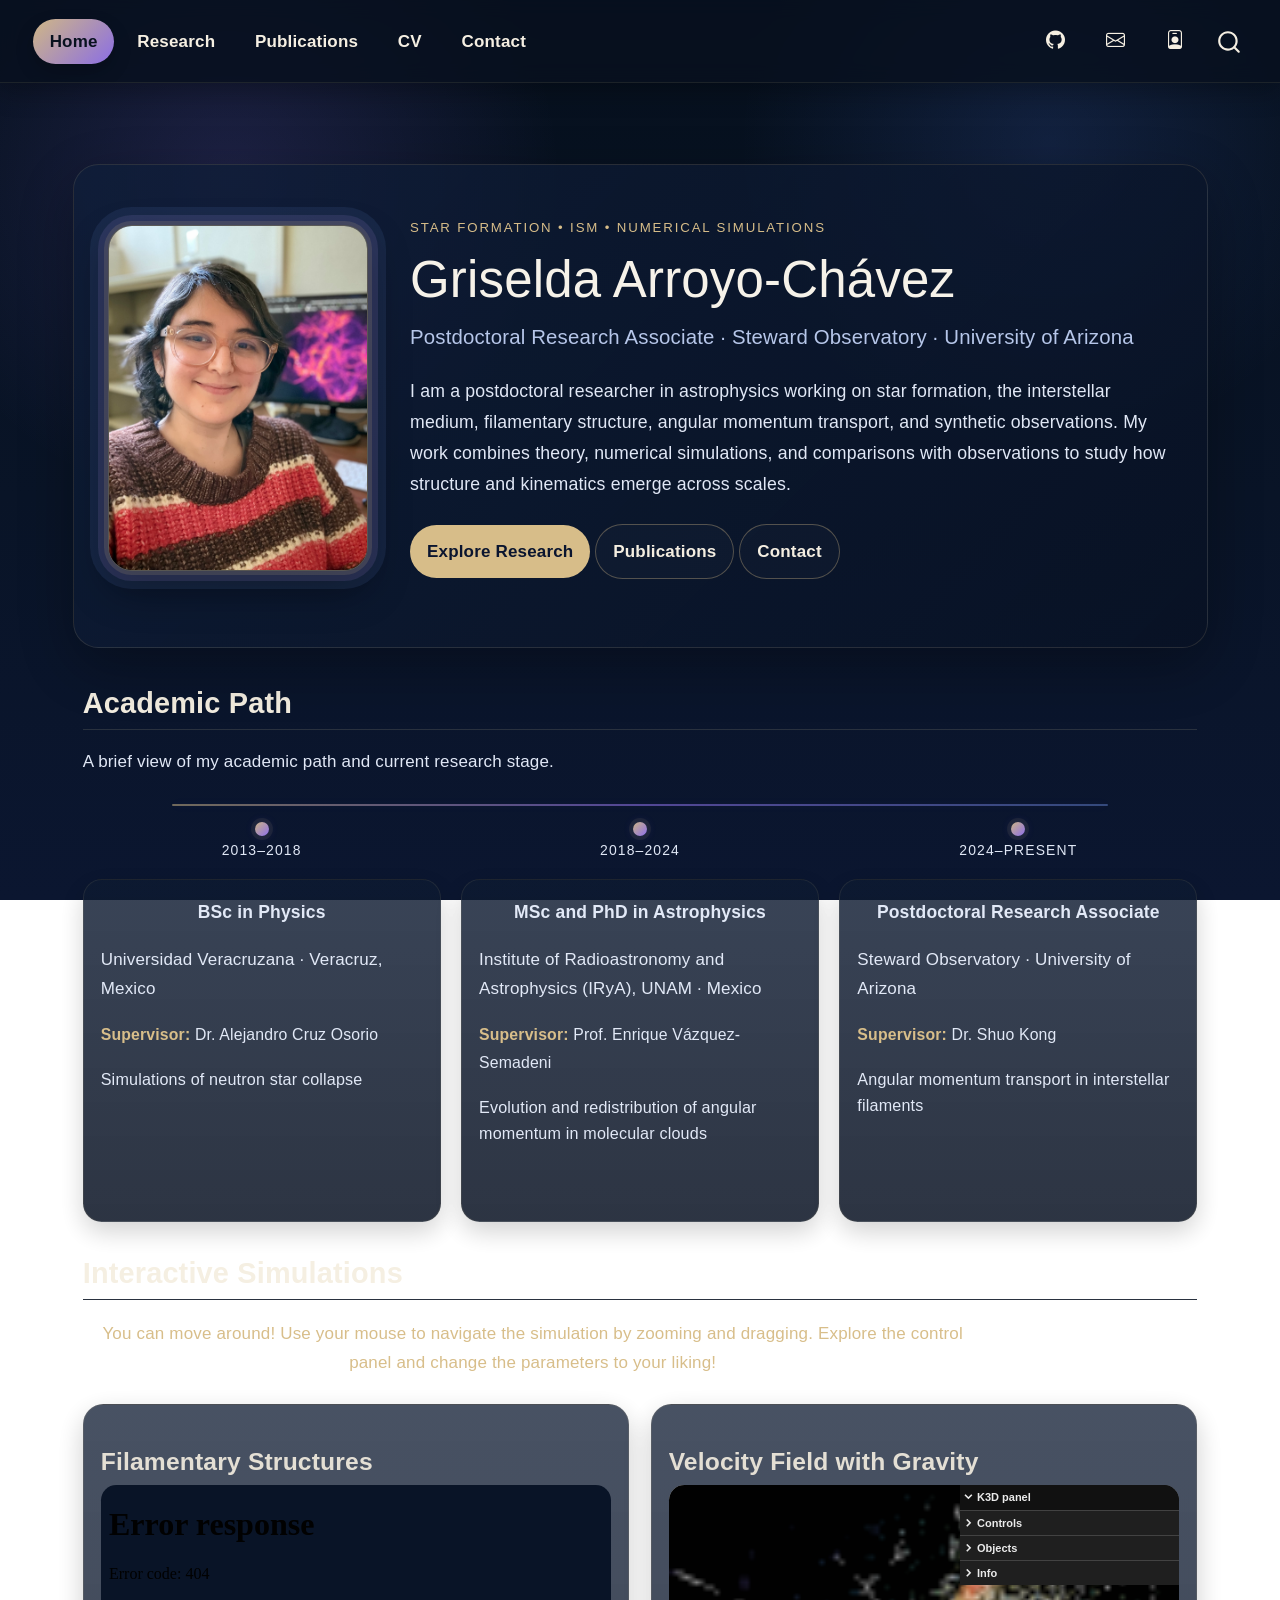
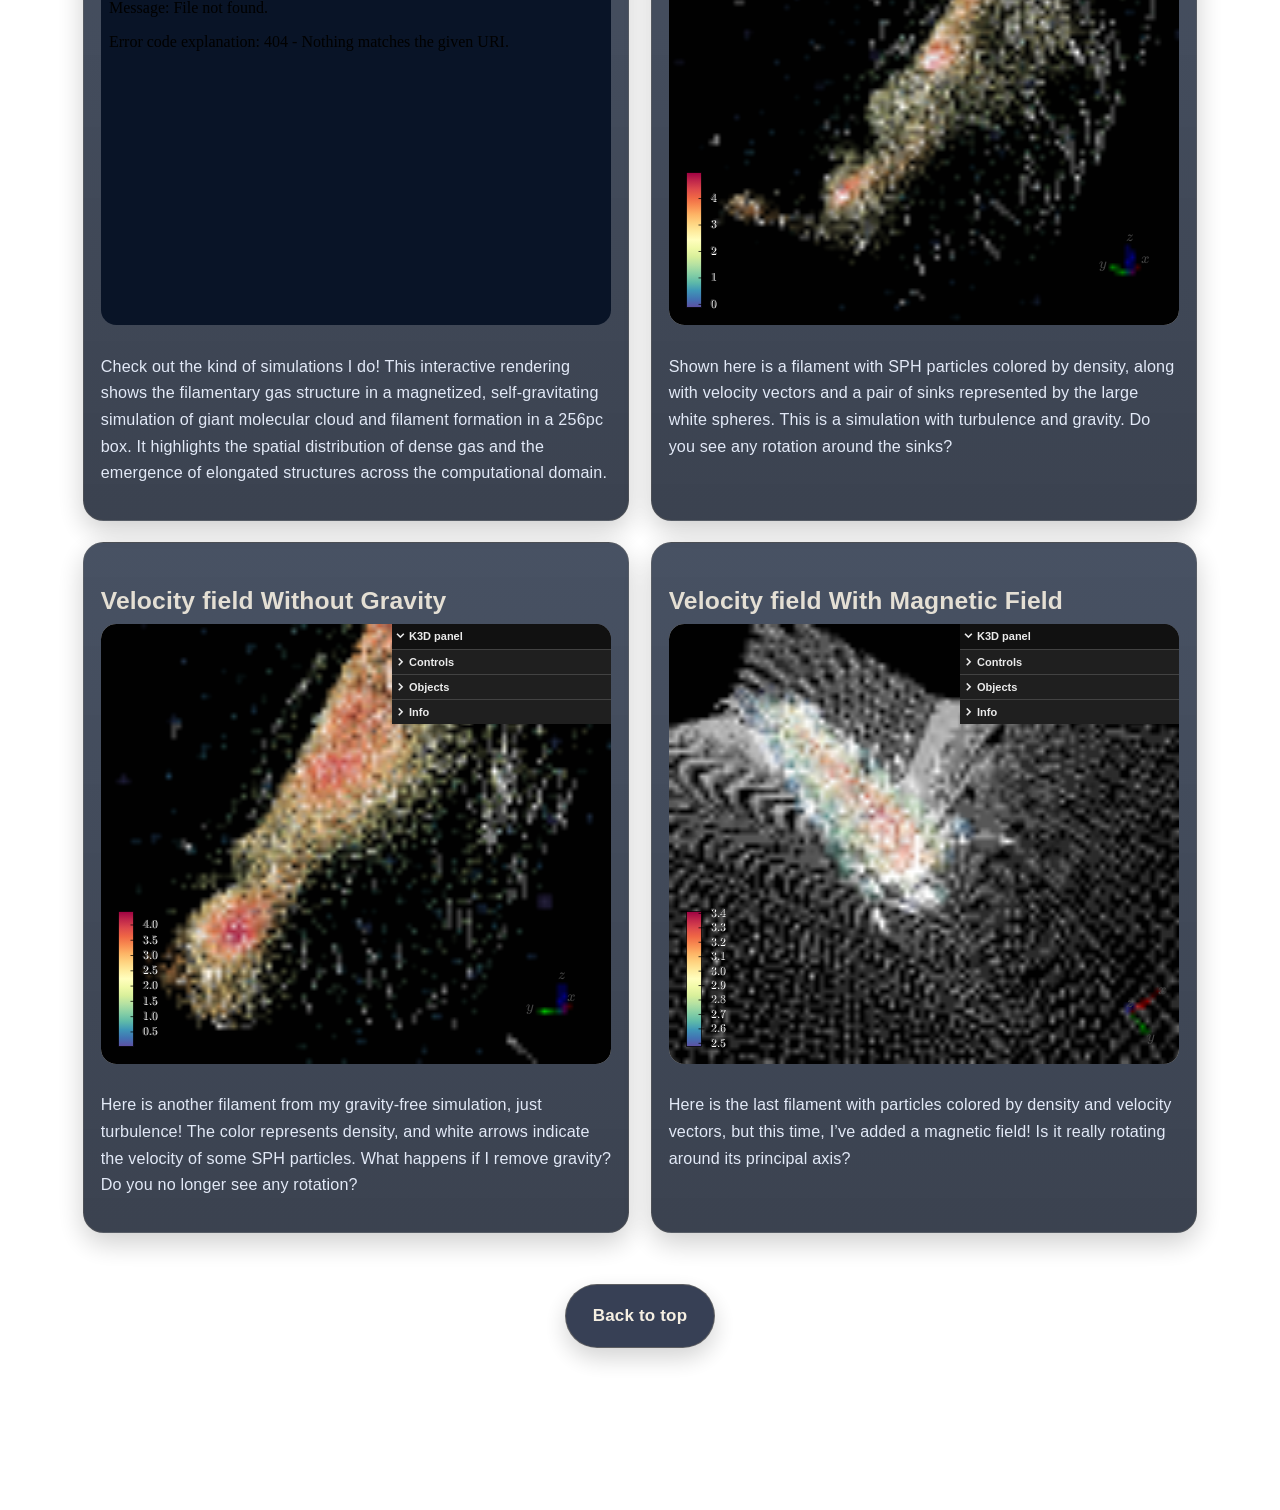
==== commit c56a768a: "Update personal website" ====
--- a/docs/index.html
+++ b/docs/index.html
@@ -248,15 +248,31 @@
 <iframe src="interactive/box_mhd_grav_cooling_3d_arepo_174_point_cloud.html" title="Interactive K3D visualization of filament structure" loading="lazy" allowfullscreen="">
 </iframe>
 <div class="viz-caption">
-<p>This interactive rendering shows the filamentary gas structure in a magnetized, self-gravitating simulation. It highlights the spatial distribution of dense gas and the emergence of elongated structures across the computational domain.</p>
+<p>Check out the kind of simulations I do! This interactive rendering shows the filamentary gas structure in a magnetized, self-gravitating simulation of giant molecular cloud and filament formation in a 256pc box. It highlights the spatial distribution of dense gas and the emergence of elongated structures across the computational domain.</p>
 </div>
 </section>
-<section id="velocity-field" class="level3 viz-card">
-<h3 class="anchored" data-anchor-id="velocity-field">Velocity Field</h3>
-<iframe src="interactive/box_mhd_grav_cooling_3d_arepo_174_point_cloud.html" title="Interactive K3D visualization of velocity field" loading="lazy" allowfullscreen="">
+<section id="velocity-field-with-gravity" class="level3 viz-card">
+<h3 class="anchored" data-anchor-id="velocity-field-with-gravity">Velocity Field with Gravity</h3>
+<iframe src="interactive/velocity_vectors_with_gravity.html" title="Interactive K3D visualization of velocity field" loading="lazy" allowfullscreen="">
 </iframe>
 <div class="viz-caption">
-<p>This visualization emphasizes the kinematic structure of the gas. It is intended to illustrate how large-scale flows, converging motions, and filamentary dynamics are organized in three dimensions.</p>
+<p>Shown here is a filament with SPH particles colored by density, along with velocity vectors and a pair of sinks represented by the large white spheres. This is a simulation with turbulence and gravity. Do you see any rotation around the sinks?</p>
+</div>
+</section>
+<section id="velocity-field-without-gravity" class="level3 viz-card">
+<h3 class="anchored" data-anchor-id="velocity-field-without-gravity">Velocity field Without Gravity</h3>
+<iframe src="interactive/velocity_vectors_without_gravity.html" title="Interactive K3D visualization of magnetic field" loading="lazy" allowfullscreen="">
+</iframe>
+<div class="viz-caption">
+<p>Here is another filament from my gravity-free simulation, just turbulence! The color represents density, and white arrows indicate the velocity of some SPH particles. What happens if I remove gravity? Do you no longer see any rotation?</p>
+</div>
+</section>
+<section id="velocity-field-with-magnetic-field" class="level3 viz-card">
+<h3 class="anchored" data-anchor-id="velocity-field-with-magnetic-field">Velocity field With Magnetic Field</h3>
+<iframe src="interactive/velocity_vectors_magnetic.html" title="Interactive K3D visualization of sink environment" loading="lazy" allowfullscreen="">
+</iframe>
+<div class="viz-caption">
+<p>Here is the last filament with particles colored by density and velocity vectors, but this time, I’ve added a magnetic field! Is it really rotating around its principal axis?</p>
 </div>
 </section>
 </div>
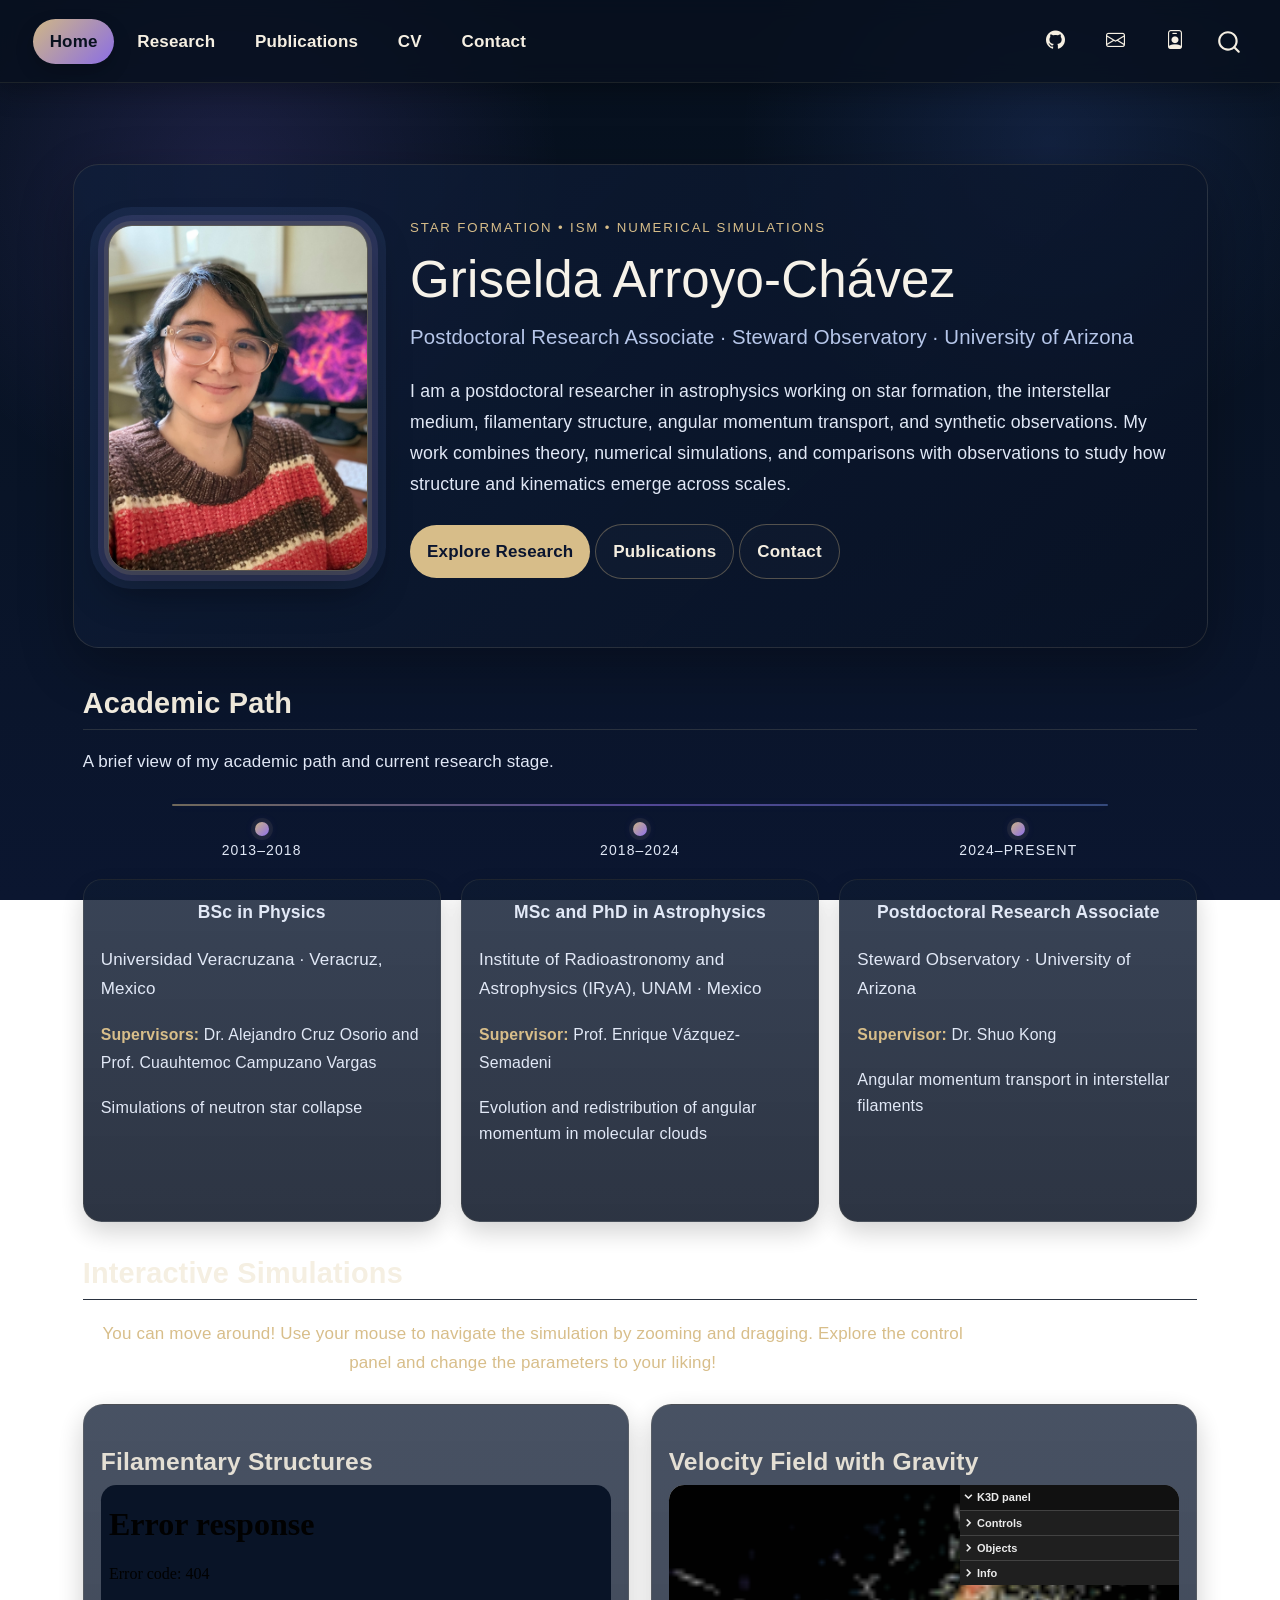
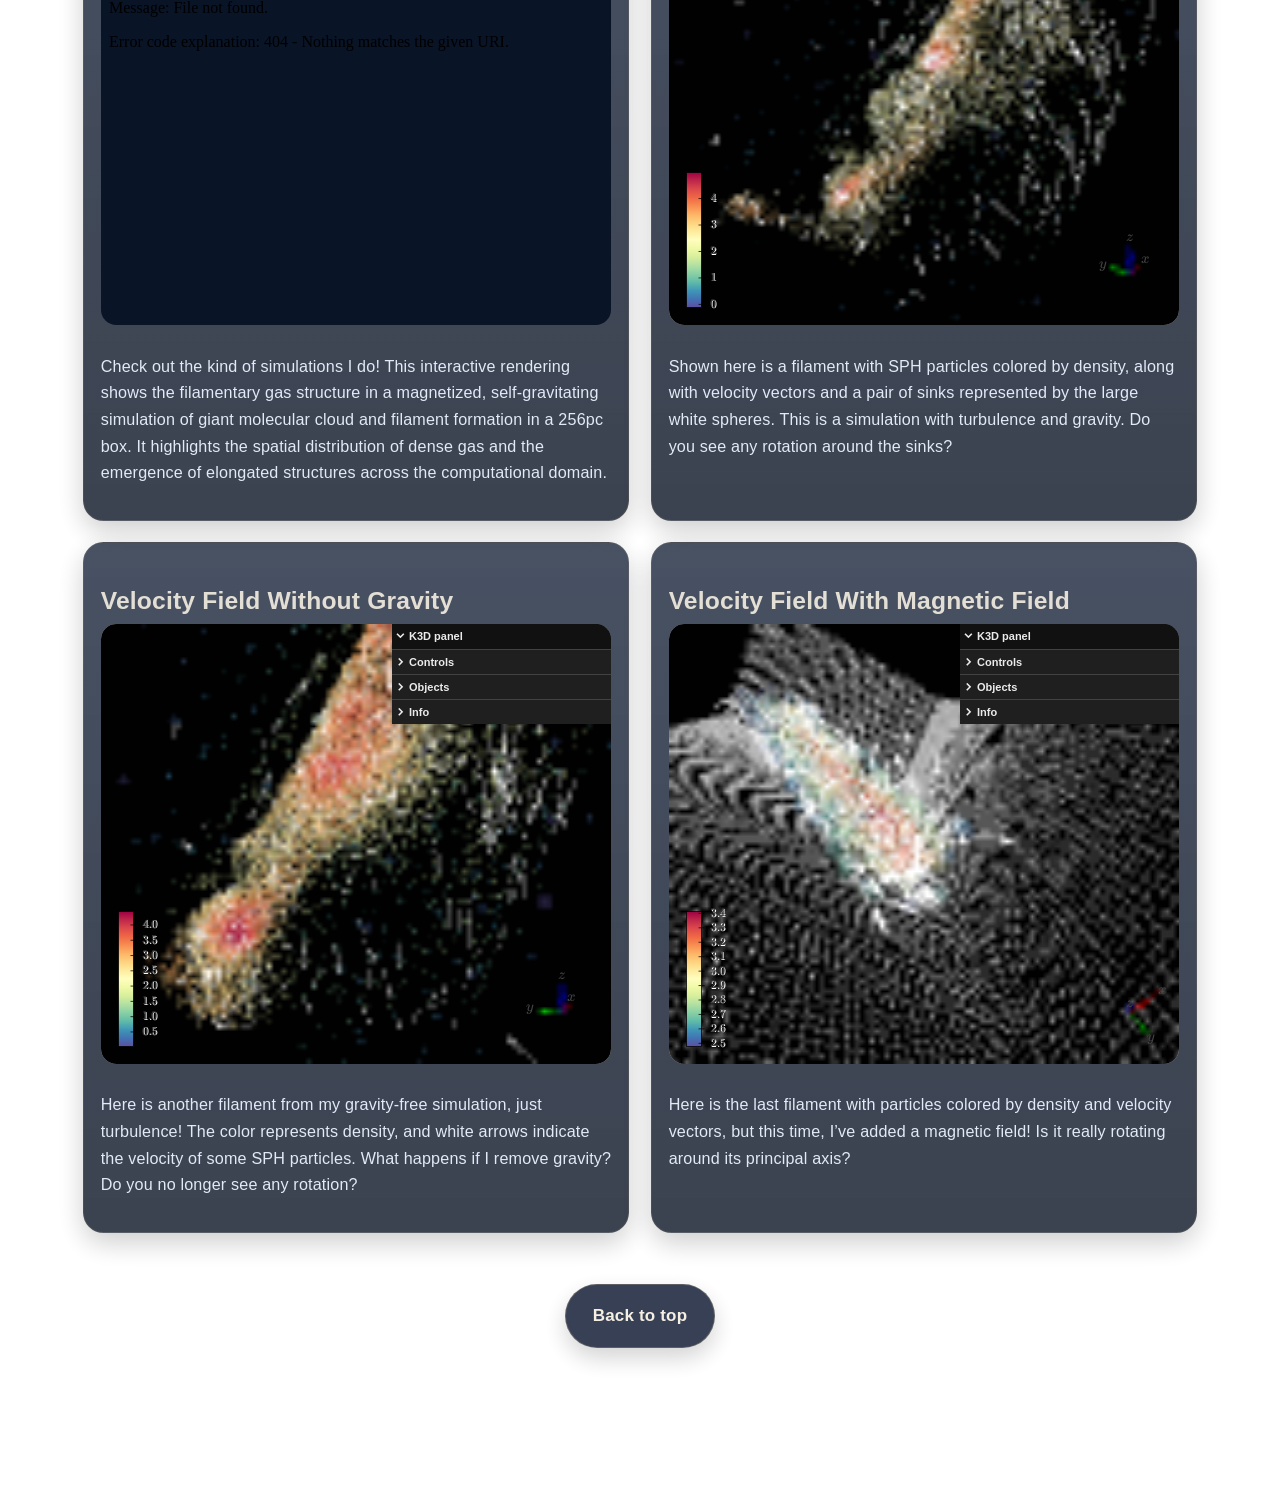
==== commit 6ae642fe: "Update personal website" ====
--- a/docs/index.html
+++ b/docs/index.html
@@ -184,7 +184,7 @@
 <p>Universidad Veracruzana · Veracruz, Mexico</p>
 </div>
 <div class="timeline-horizontal-supervisor">
-<p><strong>Supervisor:</strong> Dr.&nbsp;Alejandro Cruz Osorio</p>
+<p><strong>Supervisors:</strong> Dr.&nbsp;Alejandro Cruz Osorio and Prof.&nbsp;Cuauhtemoc Campuzano Vargas</p>
 </div>
 <div class="timeline-horizontal-text">
 <p>Simulations of neutron star collapse</p>
@@ -260,7 +260,7 @@
 </div>
 </section>
 <section id="velocity-field-without-gravity" class="level3 viz-card">
-<h3 class="anchored" data-anchor-id="velocity-field-without-gravity">Velocity field Without Gravity</h3>
+<h3 class="anchored" data-anchor-id="velocity-field-without-gravity">Velocity Field Without Gravity</h3>
 <iframe src="interactive/velocity_vectors_without_gravity.html" title="Interactive K3D visualization of magnetic field" loading="lazy" allowfullscreen="">
 </iframe>
 <div class="viz-caption">
@@ -268,7 +268,7 @@
 </div>
 </section>
 <section id="velocity-field-with-magnetic-field" class="level3 viz-card">
-<h3 class="anchored" data-anchor-id="velocity-field-with-magnetic-field">Velocity field With Magnetic Field</h3>
+<h3 class="anchored" data-anchor-id="velocity-field-with-magnetic-field">Velocity Field With Magnetic Field</h3>
 <iframe src="interactive/velocity_vectors_magnetic.html" title="Interactive K3D visualization of sink environment" loading="lazy" allowfullscreen="">
 </iframe>
 <div class="viz-caption">
